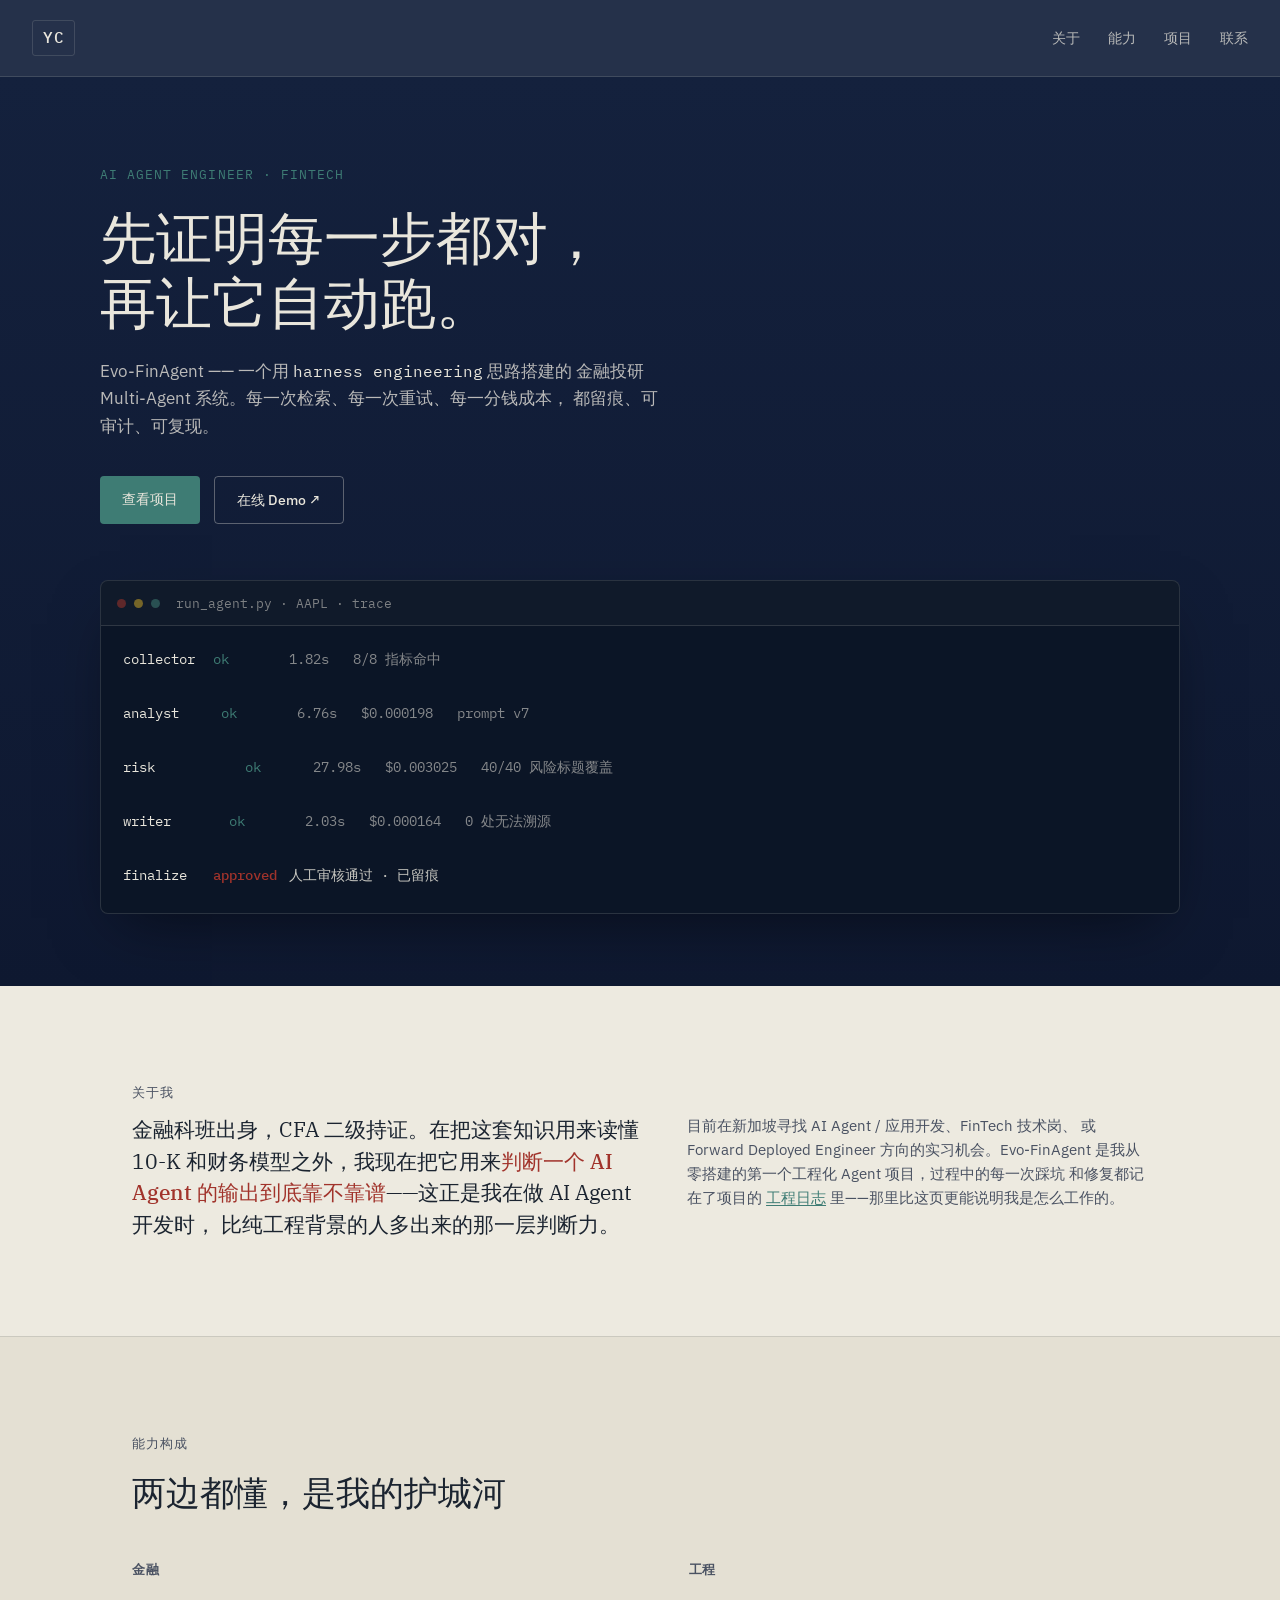
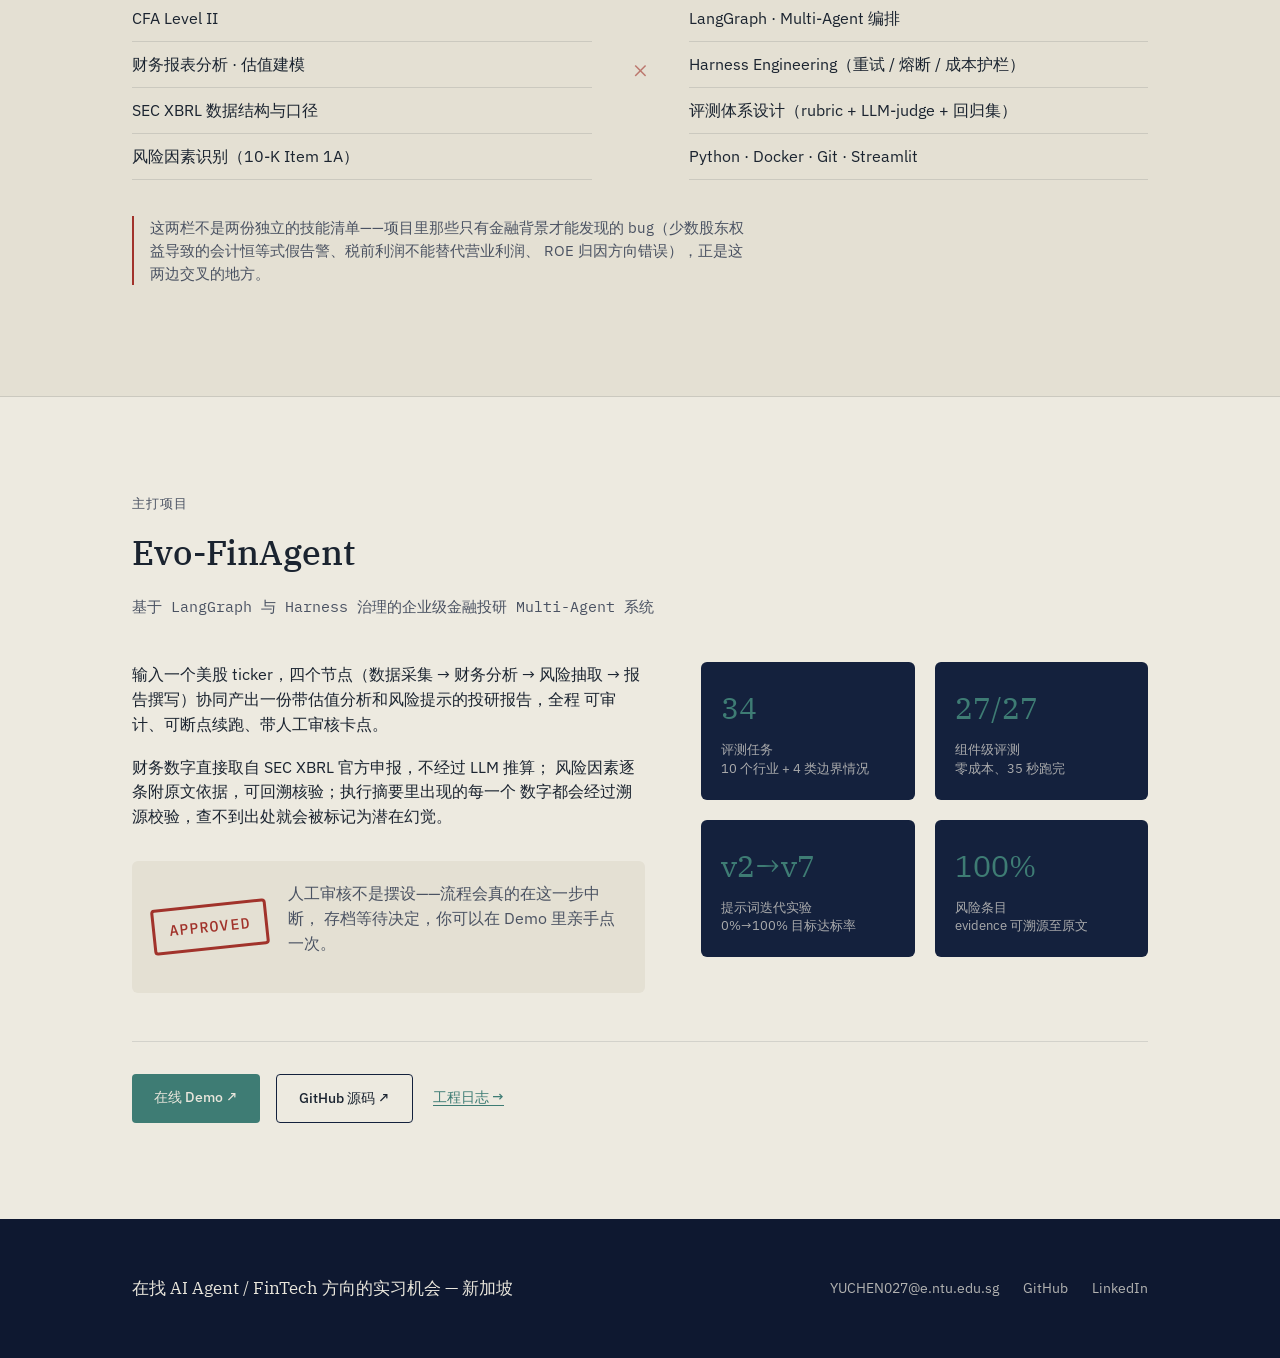
==== index.html @ 7959b4ec "个人作品集网站首版" ====
<!DOCTYPE html>
<html lang="zh-CN">
<head>
<meta charset="UTF-8">
<meta name="viewport" content="width=device-width, initial-scale=1.0">
<title>Yuchen — AI Agent / FinTech Engineer</title>
<meta name="description" content="金融背景+ AI Agent 工程师。Evo-FinAgent：用 harness engineering 思路搭建的金融投研 Multi-Agent 系统。">
<link rel="preconnect" href="https://fonts.googleapis.com">
<link rel="preconnect" href="https://fonts.gstatic.com" crossorigin>
<link href="https://fonts.googleapis.com/css2?family=IBM+Plex+Serif:ital,wght@0,400;0,500;0,600;1,400&family=IBM+Plex+Sans:wght@400;500;600&family=IBM+Plex+Mono:wght@400;500&display=swap" rel="stylesheet">
<link rel="stylesheet" href="styles.css">
</head>
<body>

<nav class="topnav">
  <a href="#top" class="brand">YC</a>
  <div class="nav-links">
    <a href="#about">关于</a>
    <a href="#skills">能力</a>
    <a href="#project">项目</a>
    <a href="#contact">联系</a>
  </div>
</nav>

<!-- ============ HERO ============ -->
<header id="top" class="hero">
  <div class="hero-inner">
    <p class="eyebrow">AI Agent Engineer · FinTech</p>
    <h1>先证明每一步都对，<br>再让它自动跑。</h1>
    <p class="hero-sub">
      Evo-FinAgent —— 一个用 <em>harness engineering</em> 思路搭建的
      金融投研 Multi-Agent 系统。每一次检索、每一次重试、每一分钱成本，
      都留痕、可审计、可复现。
    </p>
    <div class="hero-cta">
      <a href="#project" class="btn btn-primary">查看项目</a>
      <a href="https://evofinagent-yuchen027.streamlit.app/" target="_blank" rel="noopener" class="btn btn-ghost">在线 Demo ↗</a>
    </div>
  </div>

  <div class="ledger" aria-label="真实运行日志片段">
    <div class="ledger-head">
      <span class="dot dot-red"></span><span class="dot dot-amber"></span><span class="dot dot-green"></span>
      <span class="ledger-title">run_agent.py · AAPL · trace</span>
    </div>
    <pre class="ledger-body"><span class="ln"><span class="node">collector</span><span class="ok">ok</span>  1.82s   8/8 指标命中</span>
<span class="ln"><span class="node">analyst</span> <span class="ok">ok</span>  6.76s   $0.000198   prompt v7</span>
<span class="ln"><span class="node">risk</span>    <span class="ok">ok</span> 27.98s   $0.003025   40/40 风险标题覆盖</span>
<span class="ln"><span class="node">writer</span>  <span class="ok">ok</span>  2.03s   $0.000164   0 处无法溯源</span>
<span class="ln highlight"><span class="node">finalize</span><span class="approved">approved</span>  人工审核通过 · 已留痕</span></pre>
  </div>
</header>

<!-- ============ ABOUT ============ -->
<section id="about" class="section about">
  <div class="section-inner">
    <p class="section-label">关于我</p>
    <div class="about-grid">
      <p class="about-lead">
        金融科班出身，CFA 二级持证。在把这套知识用来读懂 10-K
        和财务模型之外，我现在把它用来<strong>判断一个 AI Agent
        的输出到底靠不靠谱</strong>——这正是我在做 AI Agent 开发时，
        比纯工程背景的人多出来的那一层判断力。
      </p>
      <p class="about-detail">
        目前在新加坡寻找 AI Agent / 应用开发、FinTech 技术岗、
        或 Forward Deployed Engineer 方向的实习机会。Evo-FinAgent
        是我从零搭建的第一个工程化 Agent 项目，过程中的每一次踩坑
        和修复都记在了项目的
        <a href="https://github.com/hyc1054432995/EvoFinAgent/blob/main/docs/ENGINEERING_LOG.md" target="_blank" rel="noopener">工程日志</a>
        里——那里比这页更能说明我是怎么工作的。
      </p>
    </div>
  </div>
</section>

<!-- ============ SKILLS ============ -->
<section id="skills" class="section skills">
  <div class="section-inner">
    <p class="section-label">能力构成</p>
    <h2 class="section-title">两边都懂，是我的护城河</h2>

    <div class="skills-grid">
      <div class="skills-col">
        <h3>金融</h3>
        <ul>
          <li>CFA Level II</li>
          <li>财务报表分析 · 估值建模</li>
          <li>SEC XBRL 数据结构与口径</li>
          <li>风险因素识别（10-K Item 1A）</li>
        </ul>
      </div>

      <div class="skills-meet" aria-hidden="true">
        <span>×</span>
      </div>

      <div class="skills-col">
        <h3>工程</h3>
        <ul>
          <li>LangGraph · Multi-Agent 编排</li>
          <li>Harness Engineering（重试 / 熔断 / 成本护栏）</li>
          <li>评测体系设计（rubric + LLM-judge + 回归集）</li>
          <li>Python · Docker · Git · Streamlit</li>
        </ul>
      </div>
    </div>

    <p class="skills-note">
      这两栏不是两份独立的技能清单——项目里那些只有金融背景才能发现的
      bug（少数股东权益导致的会计恒等式假告警、税前利润不能替代营业利润、
      ROE 归因方向错误），正是这两边交叉的地方。
    </p>
  </div>
</section>

<!-- ============ PROJECT ============ -->
<section id="project" class="section project">
  <div class="section-inner">
    <p class="section-label">主打项目</p>
    <h2 class="section-title">Evo-FinAgent</h2>
    <p class="project-sub">
      基于 LangGraph 与 Harness 治理的企业级金融投研 Multi-Agent 系统
    </p>

    <div class="project-body">
      <div class="project-text">
        <p>
          输入一个美股 ticker，四个节点（数据采集 → 财务分析 → 风险抽取 →
          报告撰写）协同产出一份带估值分析和风险提示的投研报告，全程
          可审计、可断点续跑、带人工审核卡点。
        </p>
        <p>
          财务数字直接取自 SEC XBRL 官方申报，不经过 LLM 推算；
          风险因素逐条附原文依据，可回溯核验；执行摘要里出现的每一个
          数字都会经过溯源校验，查不到出处就会被标记为潜在幻觉。
        </p>

        <div class="stamp-wrap">
          <div class="stamp">APPROVED</div>
          <p class="stamp-caption">
            人工审核不是摆设——流程会真的在这一步中断，
            存档等待决定，你可以在 Demo 里亲手点一次。
          </p>
        </div>
      </div>

      <div class="project-stats">
        <div class="stat">
          <span class="stat-num">34</span>
          <span class="stat-label">评测任务<br>10 个行业 + 4 类边界情况</span>
        </div>
        <div class="stat">
          <span class="stat-num">27/27</span>
          <span class="stat-label">组件级评测<br>零成本、35 秒跑完</span>
        </div>
        <div class="stat">
          <span class="stat-num">v2→v7</span>
          <span class="stat-label">提示词迭代实验<br>0%→100% 目标达标率</span>
        </div>
        <div class="stat">
          <span class="stat-num">100%</span>
          <span class="stat-label">风险条目<br>evidence 可溯源至原文</span>
        </div>
      </div>
    </div>

    <div class="project-links">
      <a href="https://evofinagent-yuchen027.streamlit.app/" target="_blank" rel="noopener" class="btn btn-primary">在线 Demo ↗</a>
      <a href="https://github.com/hyc1054432995/EvoFinAgent" target="_blank" rel="noopener" class="btn btn-ghost">GitHub 源码 ↗</a>
      <a href="https://github.com/hyc1054432995/EvoFinAgent/blob/main/docs/ENGINEERING_LOG.md" target="_blank" rel="noopener" class="btn btn-text">工程日志 →</a>
    </div>
  </div>
</section>

<!-- ============ CONTACT ============ -->
<footer id="contact" class="footer">
  <div class="section-inner footer-inner">
    <p class="footer-line">在找 AI Agent / FinTech 方向的实习机会 — 新加坡</p>
    <div class="footer-links">
      <a href="mailto:YUCHEN027@e.ntu.edu.sg">YUCHEN027@e.ntu.edu.sg</a>
      <a href="https://github.com/hyc1054432995/EvoFinAgent" target="_blank" rel="noopener">GitHub</a>
      <a href="www.linkedin.com/in/yuchenhuang027" target="_blank" rel="noopener">LinkedIn</a>
    </div>
  </div>
</footer>

<script src="script.js"></script>
</body>
</html>
---- styles.css ----
/* ==========================================================
   Design tokens
   Palette:
     --ink        #14213D  主背景，墨蓝（不是近黑，账本/文书的调子）
     --paper      #EDEAE0  卡片/浅色区背景，纸张灰绿调（不是暖米色）
     --paper-text #E9E6DC  深色区上的文字色
     --ink-text   #1B2430  浅色区上的文字色
     --stamp      #A1332B  审批章红——公文用章的红，不是赤陶暖色
     --verify     #3E7C74  核验用的墨绿——账本勾选的颜色
     --line       rgba(233,230,220,0.14)  墨蓝底上的分隔线
   Type: IBM Plex 三兄弟——Serif 标题 / Sans 正文 / Mono 数据，
   同一家族里天然呼应"文书感 + 工程感"这个主题。
   ========================================================== */

   :root {
    --ink: #14213D;
    --ink-deep: #0E1830;
    --paper: #EDEAE0;
    --paper-text: #E9E6DC;
    --ink-text: #1B2430;
    --ink-text-soft: #4A5262;
    --stamp: #A1332B;
    --verify: #3E7C74;
    --line: rgba(233, 230, 220, 0.14);
    --line-soft: rgba(27, 36, 48, 0.12);
  
    --font-serif: "IBM Plex Serif", Georgia, serif;
    --font-sans: "IBM Plex Sans", -apple-system, sans-serif;
    --font-mono: "IBM Plex Mono", "SF Mono", monospace;
  
    --max-w: 1080px;
  }
  
  * { box-sizing: border-box; }
  html { scroll-behavior: smooth; }
  body {
    margin: 0;
    font-family: var(--font-sans);
    color: var(--ink-text);
    background: var(--paper);
    line-height: 1.6;
    -webkit-font-smoothing: antialiased;
  }
  
  a { color: inherit; }
  .section-inner { max-width: var(--max-w); margin: 0 auto; padding: 0 32px; }
  .section { padding: 96px 0; }
  
  /* ---------- Nav ---------- */
  .topnav {
    position: sticky;
    top: 0;
    z-index: 50;
    display: flex;
    justify-content: space-between;
    align-items: center;
    padding: 20px 32px;
    background: rgba(20, 33, 61, 0.92);
    backdrop-filter: blur(8px);
    border-bottom: 1px solid var(--line);
  }
  .brand {
    font-family: var(--font-mono);
    font-weight: 500;
    color: var(--paper-text);
    text-decoration: none;
    letter-spacing: 0.04em;
    border: 1px solid var(--line);
    padding: 4px 10px;
    border-radius: 3px;
  }
  .nav-links { display: flex; gap: 28px; }
  .nav-links a {
    color: var(--paper-text);
    text-decoration: none;
    font-size: 14px;
    opacity: 0.75;
    transition: opacity 0.15s ease;
  }
  .nav-links a:hover { opacity: 1; }
  
  /* ---------- Hero ---------- */
  .hero {
    background: linear-gradient(180deg, var(--ink) 0%, var(--ink-deep) 100%);
    color: var(--paper-text);
    padding: 88px 32px 72px;
  }
  .hero-inner { max-width: var(--max-w); margin: 0 auto 56px; }
  .eyebrow {
    font-family: var(--font-mono);
    font-size: 13px;
    letter-spacing: 0.08em;
    color: var(--verify);
    text-transform: uppercase;
    margin: 0 0 20px;
  }
  .hero h1 {
    font-family: var(--font-serif);
    font-weight: 500;
    font-size: clamp(34px, 5vw, 56px);
    line-height: 1.15;
    margin: 0 0 24px;
    max-width: 16ch;
  }
  .hero-sub {
    font-size: 17px;
    color: rgba(233, 230, 220, 0.78);
    max-width: 56ch;
    margin: 0 0 36px;
  }
  .hero-sub em {
    font-style: normal;
    color: var(--paper-text);
    font-family: var(--font-mono);
    font-size: 0.94em;
  }
  .hero-cta { display: flex; gap: 14px; flex-wrap: wrap; }
  
  .btn {
    display: inline-block;
    padding: 12px 22px;
    border-radius: 4px;
    font-size: 14px;
    font-weight: 500;
    text-decoration: none;
    transition: transform 0.15s ease, opacity 0.15s ease;
  }
  .btn:hover { transform: translateY(-1px); }
  .btn-primary { background: var(--verify); color: var(--paper-text); }
  .btn-primary:hover { opacity: 0.92; }
  .btn-ghost {
    border: 1px solid rgba(233, 230, 220, 0.35);
    color: var(--paper-text);
  }
  .btn-ghost:hover { border-color: rgba(233, 230, 220, 0.7); }
  .btn-text {
    color: var(--verify);
    padding: 12px 4px;
    text-decoration: underline;
    text-underline-offset: 3px;
  }
  
  /* ---------- Ledger (hero signature element) ---------- */
  .ledger {
    max-width: var(--max-w);
    margin: 0 auto;
    background: #0B1526;
    border: 1px solid var(--line);
    border-radius: 8px;
    overflow: hidden;
    box-shadow: 0 24px 60px -20px rgba(0, 0, 0, 0.5);
  }
  .ledger-head {
    display: flex;
    align-items: center;
    gap: 8px;
    padding: 12px 16px;
    border-bottom: 1px solid var(--line);
    background: rgba(255, 255, 255, 0.02);
  }
  .dot { width: 9px; height: 9px; border-radius: 50%; opacity: 0.55; }
  .dot-red { background: var(--stamp); }
  .dot-amber { background: #C9A227; }
  .dot-green { background: var(--verify); }
  .ledger-title {
    font-family: var(--font-mono);
    font-size: 12.5px;
    color: rgba(233, 230, 220, 0.5);
    margin-left: 8px;
  }
  .ledger-body {
    margin: 0;
    padding: 20px 22px 24px;
    font-family: var(--font-mono);
    font-size: 13.5px;
    line-height: 2;
    overflow-x: auto;
    white-space: pre;
  }
  .ln { display: block; color: rgba(233, 230, 220, 0.55); }
  .ln .node {
    display: inline-block;
    width: 90px;
    color: var(--paper-text);
  }
  .ln .ok {
    display: inline-block;
    width: 60px;
    color: var(--verify);
  }
  .ln .approved {
    display: inline-block;
    width: 60px;
    color: var(--stamp);
    font-weight: 500;
  }
  .ln.highlight { color: rgba(233, 230, 220, 0.85); }
  
  /* ---------- About ---------- */
  .about { background: var(--paper); }
  .section-label {
    font-family: var(--font-mono);
    font-size: 12.5px;
    letter-spacing: 0.08em;
    text-transform: uppercase;
    color: var(--ink-text-soft);
    margin: 0 0 12px;
  }
  .section-title {
    font-family: var(--font-serif);
    font-weight: 500;
    font-size: clamp(26px, 3vw, 34px);
    margin: 0 0 40px;
  }
  .about-grid {
    display: grid;
    grid-template-columns: 1.1fr 1fr;
    gap: 48px;
    align-items: start;
  }
  .about-lead {
    font-family: var(--font-serif);
    font-size: 21px;
    line-height: 1.5;
    margin: 0;
  }
  .about-lead strong { color: var(--stamp); font-weight: 500; }
  .about-detail {
    font-size: 15px;
    color: var(--ink-text-soft);
    margin: 0;
  }
  .about-detail a { color: var(--verify); text-decoration: underline; text-underline-offset: 2px; }
  
  /* ---------- Skills ---------- */
  .skills { background: #E4E0D3; border-top: 1px solid var(--line-soft); border-bottom: 1px solid var(--line-soft); }
  .skills-grid {
    display: grid;
    grid-template-columns: 1fr auto 1fr;
    gap: 40px;
    align-items: center;
    margin-bottom: 36px;
  }
  .skills-col h3 {
    font-family: var(--font-mono);
    font-size: 13px;
    text-transform: uppercase;
    letter-spacing: 0.06em;
    color: var(--ink-text-soft);
    margin: 0 0 16px;
  }
  .skills-col ul { list-style: none; margin: 0; padding: 0; }
  .skills-col li {
    font-size: 15.5px;
    padding: 10px 0;
    border-bottom: 1px solid var(--line-soft);
  }
  .skills-meet {
    font-family: var(--font-serif);
    font-size: 28px;
    color: var(--stamp);
    opacity: 0.6;
  }
  .skills-note {
    font-size: 14.5px;
    color: var(--ink-text-soft);
    max-width: 68ch;
    border-left: 2px solid var(--stamp);
    padding-left: 16px;
  }
  
  /* ---------- Project ---------- */
  .project { background: var(--paper); }
  .project-sub {
    font-family: var(--font-mono);
    font-size: 14.5px;
    color: var(--ink-text-soft);
    margin: -24px 0 44px;
  }
  .project-body {
    display: grid;
    grid-template-columns: 1.15fr 1fr;
    gap: 56px;
    align-items: start;
  }
  .project-text p { font-size: 15.5px; margin: 0 0 18px; }
  
  .stamp-wrap {
    display: flex;
    align-items: center;
    gap: 20px;
    margin-top: 32px;
    padding: 20px;
    background: #E4E0D3;
    border-radius: 6px;
  }
  .stamp {
    font-family: var(--font-mono);
    font-weight: 500;
    font-size: 15px;
    letter-spacing: 0.08em;
    color: var(--stamp);
    border: 3px solid var(--stamp);
    border-radius: 4px;
    padding: 8px 14px;
    transform: rotate(-6deg);
    white-space: nowrap;
    flex-shrink: 0;
  }
  .stamp-caption { font-size: 13.5px; color: var(--ink-text-soft); margin: 0; }
  
  .project-stats {
    display: grid;
    grid-template-columns: 1fr 1fr;
    gap: 20px;
  }
  .stat {
    background: var(--ink);
    color: var(--paper-text);
    border-radius: 6px;
    padding: 22px 20px;
  }
  .stat-num {
    display: block;
    font-family: var(--font-serif);
    font-size: 30px;
    color: var(--verify);
    margin-bottom: 8px;
  }
  .stat-label {
    display: block;
    font-size: 12.5px;
    line-height: 1.5;
    color: rgba(233, 230, 220, 0.7);
  }
  
  .project-links {
    display: flex;
    gap: 16px;
    flex-wrap: wrap;
    margin-top: 48px;
    padding-top: 32px;
    border-top: 1px solid var(--line-soft);
  }
  .project-links .btn-primary,
  .project-links .btn-ghost {
    background: var(--ink);
    color: var(--paper-text);
  }
  .project-links .btn-primary { background: var(--verify); }
  .project-links .btn-ghost { border: 1px solid var(--ink); background: transparent; color: var(--ink-text); }
  
  /* ---------- Footer ---------- */
  .footer {
    background: var(--ink-deep);
    color: var(--paper-text);
    padding: 56px 0;
  }
  .footer-inner {
    display: flex;
    justify-content: space-between;
    align-items: center;
    flex-wrap: wrap;
    gap: 16px;
  }
  .footer-line { font-family: var(--font-serif); font-size: 17px; margin: 0; }
  .footer-links { display: flex; gap: 24px; }
  .footer-links a { text-decoration: none; font-size: 14px; opacity: 0.75; }
  .footer-links a:hover { opacity: 1; }
  
  /* ---------- Motion (reveal on scroll) ---------- */
  .reveal { opacity: 0; transform: translateY(14px); transition: opacity 0.6s ease, transform 0.6s ease; }
  .reveal.in { opacity: 1; transform: translateY(0); }
  
  @media (prefers-reduced-motion: reduce) {
    html { scroll-behavior: auto; }
    .reveal { opacity: 1; transform: none; transition: none; }
    .btn:hover { transform: none; }
  }
  
  /* ---------- Responsive ---------- */
  @media (max-width: 860px) {
    .about-grid,
    .project-body { grid-template-columns: 1fr; gap: 28px; }
    .skills-grid { grid-template-columns: 1fr; gap: 24px; }
    .skills-meet { display: none; }
    .project-stats { grid-template-columns: 1fr 1fr; }
    .nav-links { gap: 16px; }
  }
  @media (max-width: 560px) {
    .section { padding: 64px 0; }
    .section-inner { padding: 0 20px; }
    .hero { padding: 64px 20px 48px; }
    .ledger-body { font-size: 12px; }
    .ln .node { width: 76px; }
    .project-stats { grid-template-columns: 1fr; }
    .footer-inner { flex-direction: column; align-items: flex-start; }
  }
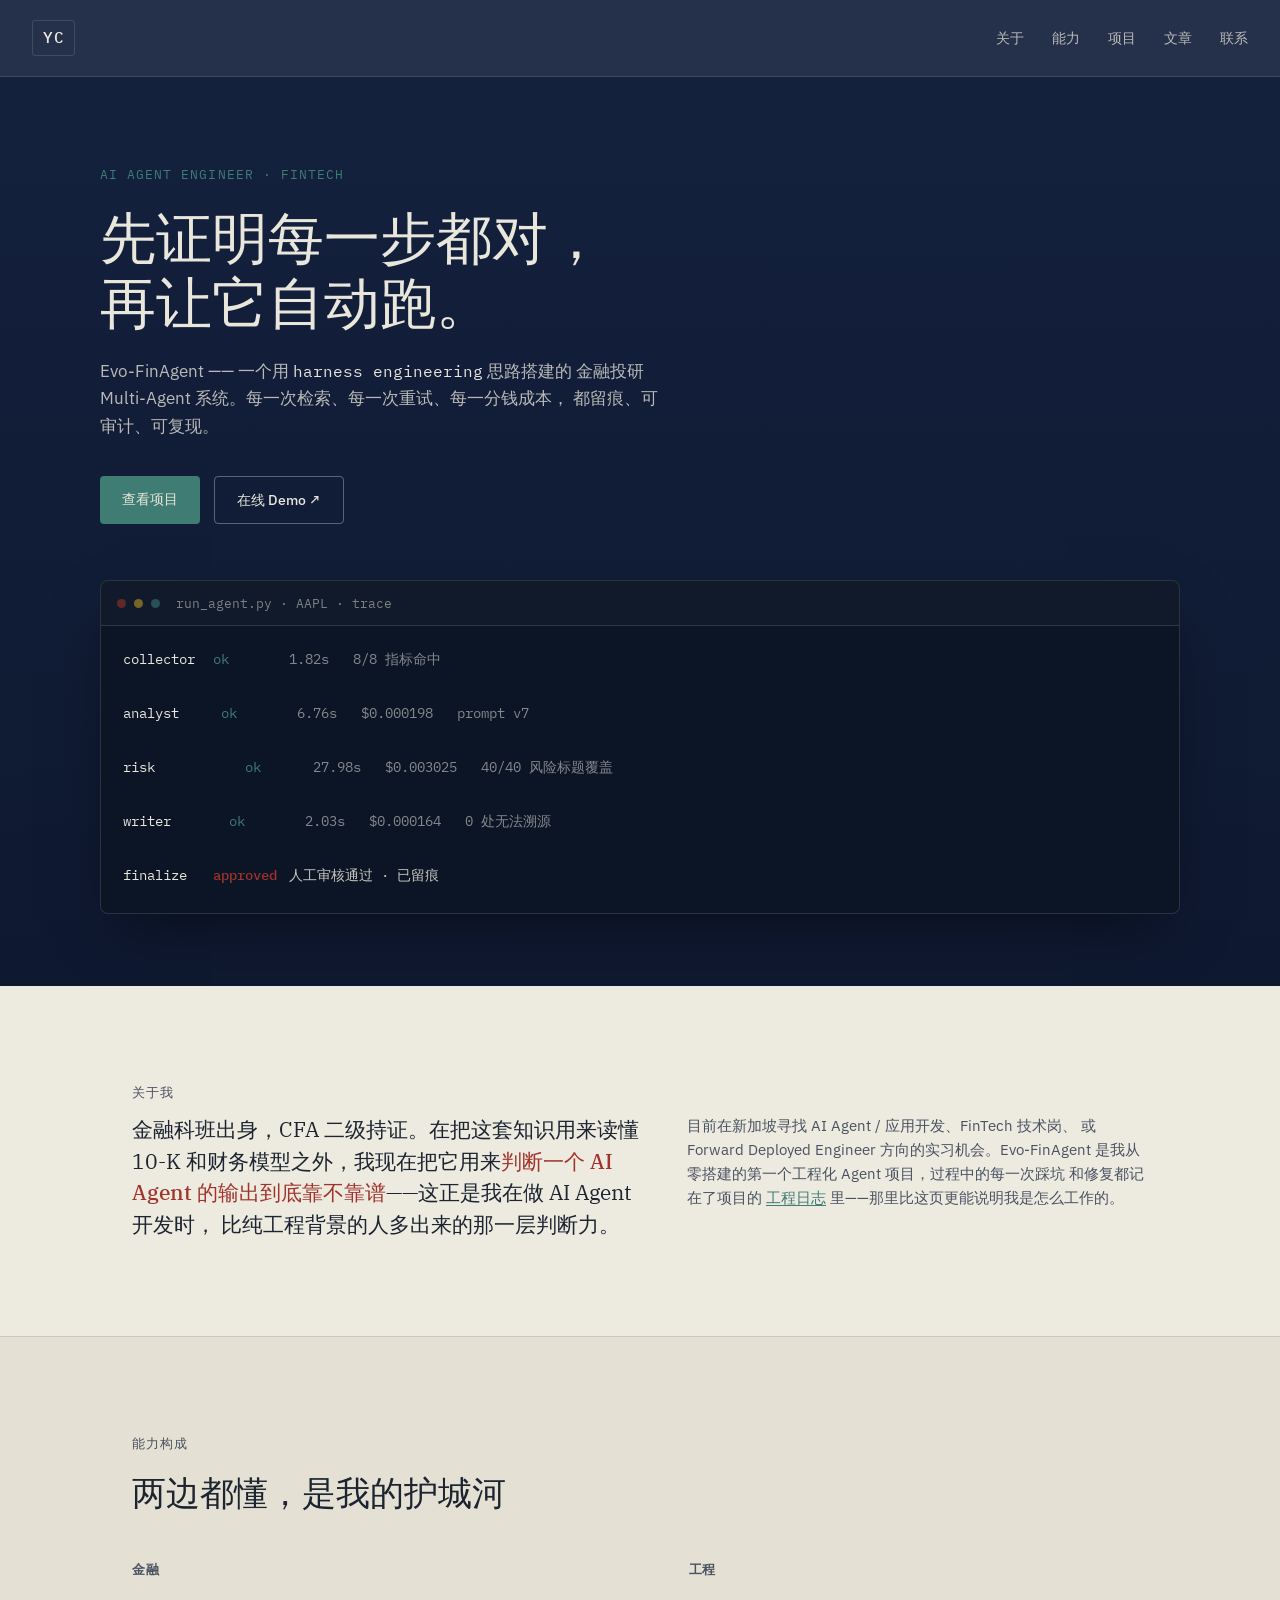
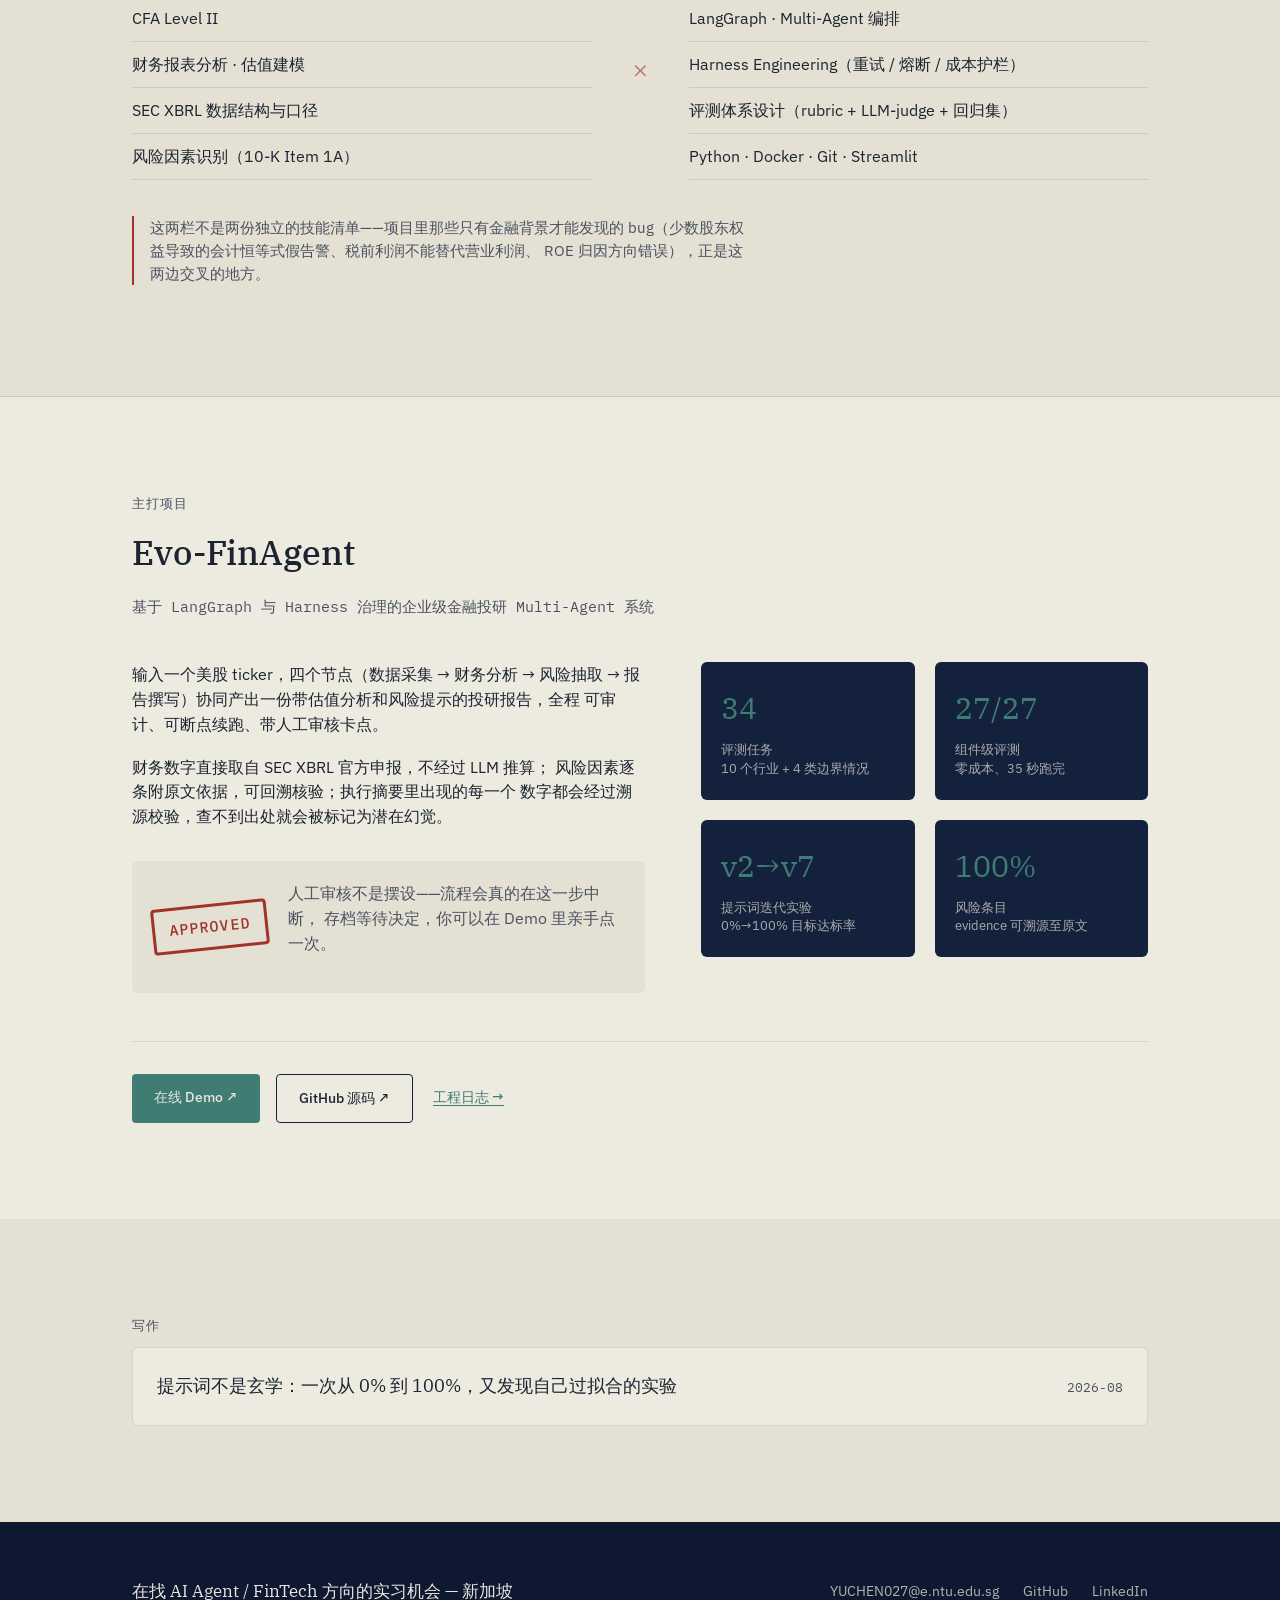
==== commit 95d07af0: "新增技术博客第一篇" ====
--- a/index.html
+++ b/index.html
@@ -18,6 +18,7 @@
     <a href="#about">关于</a>
     <a href="#skills">能力</a>
     <a href="#project">项目</a>
+    <a href="#writing">文章</a>
     <a href="#contact">联系</a>
   </div>
 </nav>
@@ -67,7 +68,7 @@
         或 Forward Deployed Engineer 方向的实习机会。Evo-FinAgent
         是我从零搭建的第一个工程化 Agent 项目，过程中的每一次踩坑
         和修复都记在了项目的
-        <a href="https://github.com/hyc1054432995/EvoFinAgent/blob/main/docs/ENGINEERING_LOG.md" target="_blank" rel="noopener">工程日志</a>
+        <a href="https://github.com/hyc1054432995/EvoFinAgent/blob/master/docs/ENGINEERING_LOG.md" target="_blank" rel="noopener">工程日志</a>
         里——那里比这页更能说明我是怎么工作的。
       </p>
     </div>
@@ -168,11 +169,24 @@
     <div class="project-links">
       <a href="https://evofinagent-yuchen027.streamlit.app/" target="_blank" rel="noopener" class="btn btn-primary">在线 Demo ↗</a>
       <a href="https://github.com/hyc1054432995/EvoFinAgent" target="_blank" rel="noopener" class="btn btn-ghost">GitHub 源码 ↗</a>
-      <a href="https://github.com/hyc1054432995/EvoFinAgent/blob/main/docs/ENGINEERING_LOG.md" target="_blank" rel="noopener" class="btn btn-text">工程日志 →</a>
+      <a href="https://github.com/hyc1054432995/EvoFinAgent/blob/master/docs/ENGINEERING_LOG.md" target="_blank" rel="noopener" class="btn btn-text">工程日志 →</a>
     </div>
   </div>
 </section>
 
+
+<section id="writing" class="section writing">
+    <div class="section-inner">
+      <p class="section-label">写作</p>
+      <a href="writing/prompt-postmortem.html" class="writing-card">
+        <span>
+          <span class="writing-title">提示词不是玄学：一次从 0% 到 100%，又发现自己过拟合的实验</span>
+        </span>
+        <span class="writing-date">2026-08</span>
+      </a>
+    </div>
+  </section>
+  
 <!-- ============ CONTACT ============ -->
 <footer id="contact" class="footer">
   <div class="section-inner footer-inner">
@@ -180,7 +194,7 @@
     <div class="footer-links">
       <a href="mailto:YUCHEN027@e.ntu.edu.sg">YUCHEN027@e.ntu.edu.sg</a>
       <a href="https://github.com/hyc1054432995/EvoFinAgent" target="_blank" rel="noopener">GitHub</a>
-      <a href="www.linkedin.com/in/yuchenhuang027" target="_blank" rel="noopener">LinkedIn</a>
+      <a href="https://www.linkedin.com/in/yuchenhuang027" target="_blank" rel="noopener">LinkedIn</a>
     </div>
   </div>
 </footer>
--- a/styles.css
+++ b/styles.css
@@ -378,6 +378,23 @@
     .btn:hover { transform: none; }
   }
   
+  .writing { background: #E4E0D3; }
+  .writing-card {
+    display: flex;
+    justify-content: space-between;
+    align-items: baseline;
+    gap: 16px;
+    padding: 24px;
+    background: var(--paper);
+    border-radius: 6px;
+    border: 1px solid var(--line-soft);
+    text-decoration: none;
+    color: inherit;
+    transition: border-color 0.15s ease;
+  }
+  .writing-card:hover { border-color: var(--verify); }
+  .writing-title { font-family: var(--font-serif); font-size: 18px; }
+  .writing-date { font-family: var(--font-mono); font-size: 12.5px; color: var(--ink-text-soft); flex-shrink: 0; }
   /* ---------- Responsive ---------- */
   @media (max-width: 860px) {
     .about-grid,
